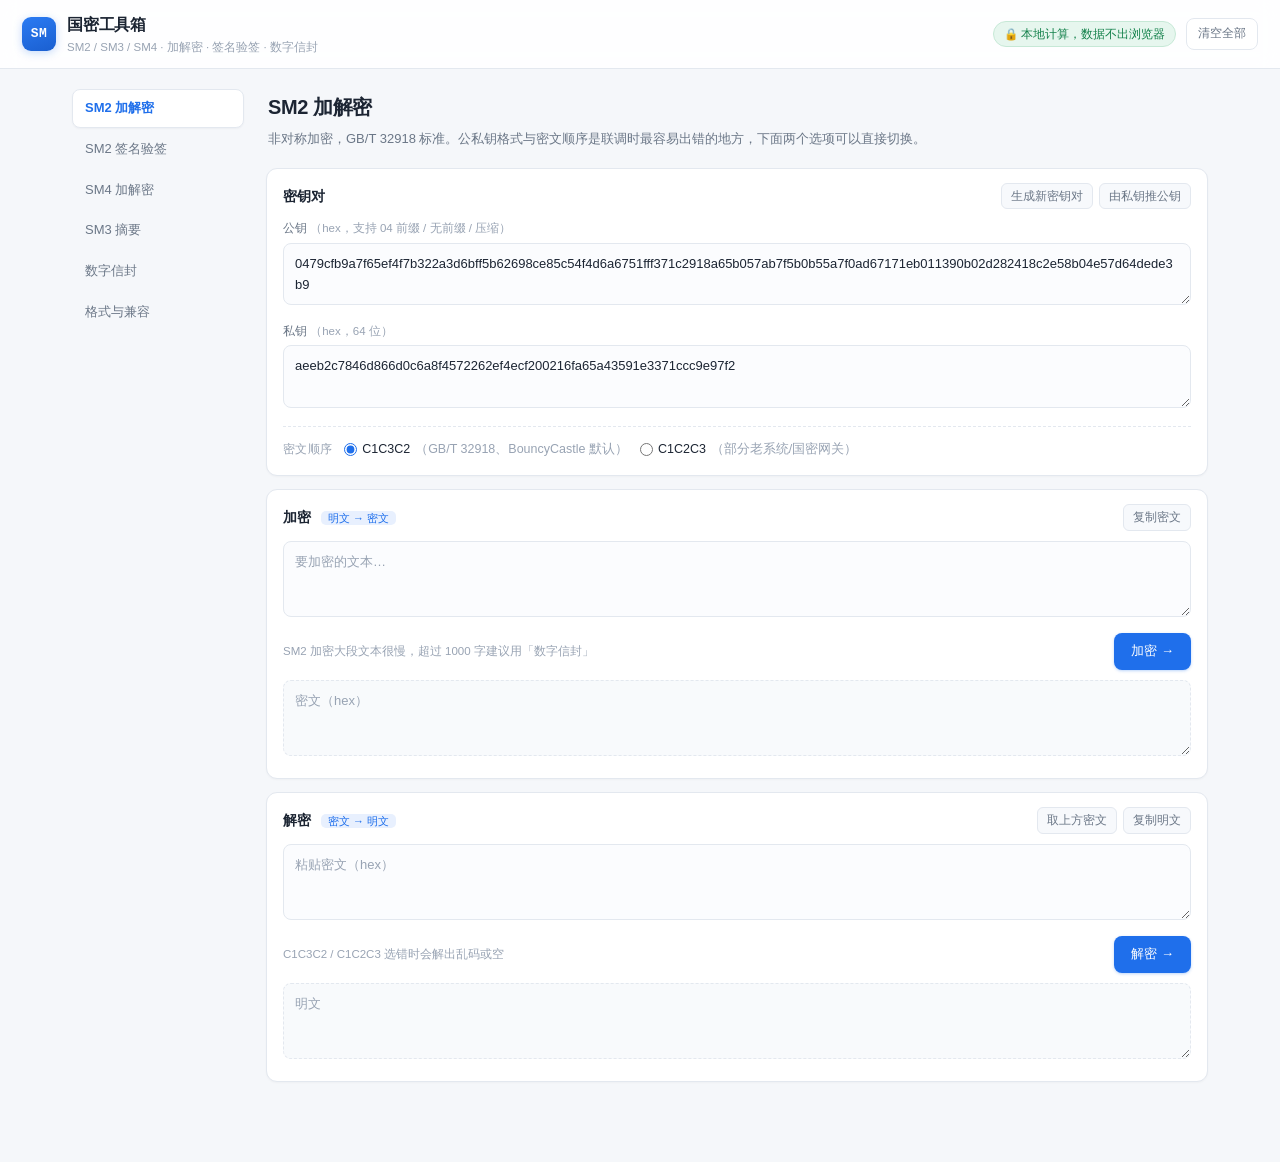
==== web/index.html @ 55f6eee1 "feat: 国密工具箱 — SM2/SM3/SM4 纯前端加解密与签名验签，含数字信封，浏览器本地计算无后端" ====
<!DOCTYPE html>
<html lang="zh-CN">
<head>
<meta charset="utf-8">
<meta name="viewport" content="width=device-width, initial-scale=1">
<title>国密工具箱 · SM2 / SM3 / SM4 在线加解密（本地计算）</title>
<meta name="description" content="国密算法在线工具：SM2 加解密与签名验签、SM4 对称加解密（ECB/CBC）、SM3 摘要与 HMAC、数字信封。全部计算在浏览器本地完成，不上传任何数据，无需登录。">
<link rel="stylesheet" href="style.css">
<link rel="icon" href="data:image/svg+xml,<svg xmlns='http://www.w3.org/2000/svg' viewBox='0 0 32 32'><rect width='32' height='32' rx='7' fill='%231f6feb'/><text x='16' y='22' font-size='15' font-family='monospace' fill='white' text-anchor='middle'>SM</text></svg>">
</head>
<body>

<header class="top">
  <div class="brand">
    <div class="logo">SM</div>
    <div>
      <h1>国密工具箱</h1>
      <p>SM2 / SM3 / SM4 · 加解密 · 签名验签 · 数字信封</p>
    </div>
  </div>
  <div class="top-right">
    <span class="safe">🔒 本地计算，数据不出浏览器</span>
    <button class="btn ghost small" id="clearAll">清空全部</button>
  </div>
</header>

<div class="layout">
  <nav class="side" id="nav">
    <a class="nav-item active" data-panel="sm2">SM2 加解密</a>
    <a class="nav-item" data-panel="sign">SM2 签名验签</a>
    <a class="nav-item" data-panel="sm4">SM4 加解密</a>
    <a class="nav-item" data-panel="sm3">SM3 摘要</a>
    <a class="nav-item" data-panel="envelope">数字信封</a>
    <a class="nav-item" data-panel="about">格式与兼容</a>
  </nav>

  <main id="main">

    <!-- ===================== SM2 ===================== -->
    <section class="panel" data-panel="sm2">
      <div class="panel-head">
        <h2>SM2 加解密</h2>
        <p class="lead">非对称加密，GB/T 32918 标准。公私钥格式与密文顺序是联调时最容易出错的地方，下面两个选项可以直接切换。</p>
      </div>

      <div class="card keys">
        <div class="card-head">
          <h3>密钥对</h3>
          <div class="card-tools">
            <button class="mini" id="genKey">生成新密钥对</button>
            <button class="mini" id="pubFromPriv">由私钥推公钥</button>
          </div>
        </div>
        <div class="kv">
          <label>公钥 <span class="dim">（hex，支持 04 前缀 / 无前缀 / 压缩）</span></label>
          <textarea id="sm2-pub" rows="2" spellcheck="false" placeholder="04 + 64 字节十六进制，或直接粘贴 128 位裸公钥"></textarea>
        </div>
        <div class="kv">
          <label>私钥 <span class="dim">（hex，64 位）</span></label>
          <textarea id="sm2-priv" rows="2" spellcheck="false" placeholder="私钥仅在本页内存中使用，刷新即消失"></textarea>
        </div>
        <div class="opts">
          <div class="opt-group">
            <span class="opt-label">密文顺序</span>
            <label class="radio"><input type="radio" name="sm2mode" value="1" checked> C1C3C2 <span class="dim">（GB/T 32918、BouncyCastle 默认）</span></label>
            <label class="radio"><input type="radio" name="sm2mode" value="0"> C1C2C3 <span class="dim">（部分老系统/国密网关）</span></label>
          </div>
        </div>
      </div>

      <div class="card">
        <div class="card-head">
          <h3>加密 <span class="flow">明文 → 密文</span></h3>
          <div class="card-tools"><button class="mini" data-copy="sm2-ct">复制密文</button></div>
        </div>
        <textarea id="sm2-plain" placeholder="要加密的文本…"></textarea>
        <div class="row">
          <span class="hint" id="sm2-plain-len">SM2 加密大段文本很慢，超过 1000 字建议用「数字信封」</span>
          <button class="btn primary" id="sm2-encrypt">加密 →</button>
        </div>
        <textarea id="sm2-ct" class="out" readonly placeholder="密文（hex）"></textarea>
      </div>

      <div class="card">
        <div class="card-head">
          <h3>解密 <span class="flow">密文 → 明文</span></h3>
          <div class="card-tools">
            <button class="mini" data-fill-from="sm2-ct" data-target="sm2-ct-in">取上方密文</button>
            <button class="mini" data-copy="sm2-pt">复制明文</button>
          </div>
        </div>
        <textarea id="sm2-ct-in" placeholder="粘贴密文（hex）"></textarea>
        <div class="row">
          <span class="hint">C1C3C2 / C1C2C3 选错时会解出乱码或空</span>
          <button class="btn primary" id="sm2-decrypt">解密 →</button>
        </div>
        <textarea id="sm2-pt" class="out" readonly placeholder="明文"></textarea>
      </div>
    </section>

    <!-- ===================== 签名 ===================== -->
    <section class="panel hidden" data-panel="sign">
      <div class="panel-head">
        <h2>SM2 签名与验签</h2>
        <p class="lead">签名先对消息做 SM3 摘要（含用户标识 Z 值），再走 SM2 签名。默认输出 128 位 hex 签名串，也支持 DER 编码。</p>
      </div>

      <div class="card">
        <div class="card-head">
          <h3>签名 <span class="flow">消息 + 私钥 → 签名</span></h3>
          <div class="card-tools"><button class="mini" data-copy="sign-out">复制签名</button></div>
        </div>
        <textarea id="sign-msg" placeholder="待签名的消息（原文）"></textarea>
        <div class="kv">
          <label>私钥</label>
          <textarea id="sign-priv" rows="2" spellcheck="false" placeholder="hex 私钥；留空则用上方 SM2 页的私钥"></textarea>
        </div>
        <div class="row">
          <label class="check"><input type="checkbox" id="sign-der"> 输出 DER 编码</label>
          <button class="btn primary" id="doSign">签名 →</button>
        </div>
        <textarea id="sign-out" class="out" readonly placeholder="签名串（hex）"></textarea>
      </div>

      <div class="card">
        <div class="card-head">
          <h3>验签 <span class="flow">消息 + 签名 + 公钥 → 结果</span></h3>
          <div class="card-tools"><button class="mini" data-fill-from="sign-out" data-target="verify-sig">取上方签名</button></div>
        </div>
        <textarea id="verify-msg" placeholder="待验签的消息"></textarea>
        <div class="kv">
          <label>公钥</label>
          <textarea id="verify-pub" rows="2" spellcheck="false" placeholder="hex 公钥；留空则用上方 SM2 页的公钥"></textarea>
        </div>
        <div class="kv">
          <label>签名</label>
          <textarea id="verify-sig" rows="3" spellcheck="false" placeholder="hex / DER 签名串"></textarea>
        </div>
        <div class="row">
          <label class="check"><input type="checkbox" id="verify-der"> 签名是 DER 编码</label>
          <button class="btn primary" id="doVerify">验签 →</button>
        </div>
        <div class="result" id="verify-result">等待验证</div>
      </div>
    </section>

    <!-- ===================== SM4 ===================== -->
    <section class="panel hidden" data-panel="sm4">
      <div class="panel-head">
        <h2>SM4 加解密</h2>
        <p class="lead">分组长度与密钥长度均为 128 位，GB/T 32907 标准。支持 ECB / CBC，PKCS#7 填充，输出 hex 或 base64。</p>
      </div>

      <div class="card keys">
        <div class="card-head">
          <h3>参数</h3>
          <div class="card-tools"><button class="mini" id="genSm4Key">生成随机密钥</button></div>
        </div>
        <div class="kv">
          <label>密钥 <span class="dim">（16 字节，32 位 hex）</span></label>
          <textarea id="sm4-key" rows="2" spellcheck="false" placeholder="0123456789abcdeffedcba9876543210"></textarea>
        </div>
        <div class="kv" id="sm4-iv-wrap">
          <label>IV <span class="dim">（CBC 需要，16 字节）</span></label>
          <textarea id="sm4-iv" rows="2" spellcheck="false" placeholder="000102030405060708090a0b0c0d0e0f"></textarea>
        </div>
        <div class="opts">
          <div class="opt-group">
            <span class="opt-label">模式</span>
            <label class="radio"><input type="radio" name="sm4mode" value="cbc" checked> CBC</label>
            <label class="radio"><input type="radio" name="sm4mode" value="ecb"> ECB <span class="dim">（无 IV）</span></label>
          </div>
          <div class="opt-group">
            <span class="opt-label">填充</span>
            <label class="radio"><input type="radio" name="sm4pad" value="pkcs#7" checked> PKCS#7</label>
            <label class="radio"><input type="radio" name="sm4pad" value="none"> 无填充 <span class="dim">（仅 hex 输入）</span></label>
          </div>
          <div class="opt-group">
            <span class="opt-label">输出</span>
            <label class="radio"><input type="radio" name="sm4out" value="hex" checked> hex</label>
            <label class="radio"><input type="radio" name="sm4out" value="base64"> base64</label>
          </div>
        </div>
      </div>

      <div class="card">
        <div class="card-head">
          <h3>加密 <span class="flow">明文 → 密文</span></h3>
          <div class="card-tools">
            <button class="mini" data-copy="sm4-ct">复制密文</button>
          </div>
        </div>
        <textarea id="sm4-plain" placeholder="要加密的文本（无填充模式下请填 hex）"></textarea>
        <div class="row">
          <span class="hint" id="sm4-plain-len"></span>
          <button class="btn primary" id="sm4-encrypt">加密 →</button>
        </div>
        <textarea id="sm4-ct" class="out" readonly placeholder="密文"></textarea>
      </div>

      <div class="card">
        <div class="card-head">
          <h3>解密 <span class="flow">密文 → 明文</span></h3>
          <div class="card-tools">
            <button class="mini" data-fill-from="sm4-ct" data-target="sm4-ct-in">取上方密文</button>
            <button class="mini" data-copy="sm4-pt">复制明文</button>
          </div>
        </div>
        <textarea id="sm4-ct-in" placeholder="粘贴密文"></textarea>
        <div class="row">
          <span class="hint">密文格式自动识别 hex / base64</span>
          <button class="btn primary" id="sm4-decrypt">解密 →</button>
        </div>
        <textarea id="sm4-pt" class="out" readonly placeholder="明文"></textarea>
      </div>
    </section>

    <!-- ===================== SM3 ===================== -->
    <section class="panel hidden" data-panel="sm3">
      <div class="panel-head">
        <h2>SM3 摘要</h2>
        <p class="lead">256 位摘要，GB/T 32905 标准。用于完整性校验、口令派生、HMAC。</p>
      </div>
      <div class="card">
        <div class="card-head">
          <h3>计算摘要 <span class="flow">文本 → 32 字节 hash</span></h3>
          <div class="card-tools"><button class="mini" data-copy="sm3-out">复制</button></div>
        </div>
        <textarea id="sm3-in" placeholder="输入要计算摘要的文本…"></textarea>
        <div class="kv">
          <label>HMAC 密钥 <span class="dim">（可留空，留空则算普通 SM3）</span></label>
          <input type="text" id="sm3-hmac-key" class="line" spellcheck="false" placeholder="留空即为 SM3(明文)">
        </div>
        <div class="row">
          <span class="hint">结果 64 位 hex，与国密标准一致</span>
          <button class="btn primary" id="doSm3">计算 →</button>
        </div>
        <textarea id="sm3-out" class="out mono" readonly placeholder="摘要"></textarea>
      </div>
    </section>

    <!-- ===================== 数字信封 ===================== -->
    <section class="panel hidden" data-panel="envelope">
      <div class="panel-head">
        <h2>数字信封</h2>
        <p class="lead">长文本用 SM4 加密，SM4 密钥再用 SM2 公钥加密——这是国密应用里最常用的组合（信封加密）。一次可以处理任意长度的文本。</p>
      </div>

      <div class="card">
        <div class="card-head">
          <h3>加密 <span class="flow">明文 → 信封</span></h3>
          <div class="card-tools"><button class="mini" data-copy="env-out">复制信封</button></div>
        </div>
        <textarea id="env-plain" rows="5" placeholder="任意长度的文本，可以直接粘一整个文件内容"></textarea>
        <div class="kv">
          <label>接收方公钥 <span class="dim">（留空则用 SM2 页的公钥）</span></label>
          <textarea id="env-pub" rows="2" spellcheck="false" placeholder="hex 公钥"></textarea>
        </div>
        <div class="row">
          <span class="hint">随机生成 SM4 会话密钥 + IV，每次结果都不同</span>
          <button class="btn primary" id="env-seal">封装 →</button>
        </div>
        <textarea id="env-out" class="out mono" readonly placeholder="信封（JSON，可直接发给对方）"></textarea>
      </div>

      <div class="card">
        <div class="card-head">
          <h3>解密 <span class="flow">信封 → 明文</span></h3>
          <div class="card-tools">
            <button class="mini" data-fill-from="env-out" data-target="env-in">取上方信封</button>
            <button class="mini" data-copy="env-pt">复制明文</button>
          </div>
        </div>
        <textarea id="env-in" rows="5" class="mono" placeholder="粘贴信封 JSON"></textarea>
        <div class="kv">
          <label>接收方私钥 <span class="dim">（留空则用 SM2 页的私钥）</span></label>
          <textarea id="env-priv" rows="2" spellcheck="false" placeholder="hex 私钥"></textarea>
        </div>
        <div class="row">
          <span class="hint">用错私钥会提示解封失败，不会输出乱码</span>
          <button class="btn primary" id="env-open">解封 →</button>
        </div>
        <textarea id="env-pt" class="out" readonly placeholder="明文"></textarea>
      </div>
    </section>

    <!-- ===================== 关于 ===================== -->
    <section class="panel hidden" data-panel="about">
      <div class="panel-head">
        <h2>格式与兼容</h2>
        <p class="lead">国密联调 90% 的坑都在格式上，这里集中说明。</p>
      </div>

      <div class="card">
        <h3>SM2 公钥</h3>
        <ul class="doc">
          <li><b>04 + X + Y（130 hex）</b>：标准未压缩格式，BouncyCastle、Hutool 默认输出</li>
          <li><b>X + Y（128 hex）</b>：很多网关和 SDK 会省掉 04 前缀，本页会自动补上</li>
          <li><b>02/03 + X（66 hex）</b>：压缩格式，本页直接支持</li>
        </ul>
      </div>

      <div class="card">
        <h3>SM2 密文顺序</h3>
        <ul class="doc">
          <li><b>C1C3C2</b>：GB/T 32918 推荐、BouncyCastle 默认，新项目优先用这个</li>
          <li><b>C1C2C3</b>：老版本硬件加密机、部分国密网关在用</li>
          <li>顺序选错不会报错，只会解出空串或乱码——所以本页把选项放在了密钥区最显眼的位置</li>
        </ul>
      </div>

      <div class="card">
        <h3>SM4</h3>
        <ul class="doc">
          <li>密钥固定 16 字节；ECB 不需要 IV，CBC 必须 16 字节 IV</li>
          <li>填充默认 PKCS#7，与 Java <code>Sm4Util</code>、国密网关一致</li>
          <li>无填充模式只接受 16 字节整数倍的 hex 明文，用于验证标准向量</li>
          <li>本页输出的密文为 hex；base64 密文可直接粘贴到解密框，会自动识别</li>
        </ul>
      </div>

      <div class="card">
        <h3>关于这个工具</h3>
        <ul class="doc">
          <li>全部运算在浏览器里完成，请求里没有任何密钥或明文，服务器只返回静态页面</li>
          <li>无后端、无数据库、无账号、无 cookie；关闭或刷新页面，输入内容即消失</li>
          <li>算法实现为 sm-crypto 0.3.13（本地引入，不走 CDN），已用 GB/T 32905 / 32907 标准向量校验</li>
          <li>仅供调试与学习使用，生产环境的密钥管理请交给 HSM / KMS</li>
        </ul>
      </div>
    </section>

  </main>
</div>

<div class="toast" id="toast"></div>

<script src="vendor/sm2.js"></script>
<script src="vendor/sm3.js"></script>
<script src="vendor/sm4.js"></script>
<script src="app.js"></script>
</body>
</html>
---- web/style.css ----
:root {
  --bg: #f5f7fa;
  --card: #ffffff;
  --line: #e3e8ef;
  --line-soft: #edf1f6;
  --text: #1c2533;
  --muted: #6b7787;
  --dim: #98a3b3;
  --brand: #1f6feb;
  --brand-soft: #e8f0fe;
  --ok: #12804a;
  --ok-soft: #e6f6ee;
  --err: #c4314b;
  --err-soft: #fdecef;
  --mono: ui-monospace, SFMono-Regular, "SF Mono", Menlo, Consolas, monospace;
}

* { box-sizing: border-box; }

html, body {
  margin: 0;
  background: var(--bg);
  color: var(--text);
  font: 14px/1.6 -apple-system, BlinkMacSystemFont, "SF Pro Text", "PingFang SC", "Helvetica Neue", sans-serif;
  -webkit-font-smoothing: antialiased;
}

/* ---------------- 顶栏 ---------------- */
.top {
  position: sticky;
  top: 0;
  z-index: 20;
  display: flex;
  align-items: center;
  justify-content: space-between;
  gap: 16px;
  padding: 12px 22px;
  background: rgba(255, 255, 255, .88);
  backdrop-filter: blur(10px);
  border-bottom: 1px solid var(--line);
}

.brand { display: flex; align-items: center; gap: 11px; }

.logo {
  width: 34px; height: 34px;
  border-radius: 9px;
  background: linear-gradient(160deg, #2b7bf3, #1a5fd0);
  color: #fff;
  font: 700 13px/34px var(--mono);
  text-align: center;
  letter-spacing: .5px;
  box-shadow: 0 2px 8px rgba(31, 111, 235, .25);
}

.brand h1 { margin: 0; font-size: 16px; font-weight: 650; letter-spacing: -.2px; }
.brand p { margin: 0; font-size: 11.5px; color: var(--dim); }

.top-right { display: flex; align-items: center; gap: 10px; }

.safe {
  font-size: 11.5px;
  color: var(--ok);
  background: var(--ok-soft);
  border: 1px solid #c6e8d6;
  border-radius: 20px;
  padding: 3px 10px;
  white-space: nowrap;
}

/* ---------------- 布局 ---------------- */
.layout {
  display: flex;
  max-width: 1180px;
  margin: 0 auto;
  gap: 22px;
  padding: 20px 22px 80px;
  align-items: flex-start;
}

.side {
  width: 172px;
  flex: 0 0 172px;
  position: sticky;
  top: 74px;
  display: flex;
  flex-direction: column;
  gap: 2px;
}

.nav-item {
  display: block;
  padding: 8px 12px;
  border-radius: 8px;
  font-size: 13px;
  color: var(--muted);
  text-decoration: none;
  cursor: pointer;
  transition: .15s;
  border: 1px solid transparent;
}
.nav-item:hover { background: #fff; color: var(--text); border-color: var(--line); }
.nav-item.active {
  background: #fff;
  color: var(--brand);
  font-weight: 600;
  border-color: var(--line);
  box-shadow: 0 1px 2px rgba(16, 24, 40, .04);
}

main { flex: 1; min-width: 0; }

/* ---------------- 面板 ---------------- */
.panel { display: flex; flex-direction: column; gap: 13px; }
.panel.hidden { display: none; }

.panel-head { padding: 2px 2px 4px; }
.panel-head h2 { margin: 0 0 5px; font-size: 20px; letter-spacing: -.4px; font-weight: 660; }
.lead { margin: 0; color: var(--muted); font-size: 13px; max-width: 720px; line-height: 1.75; }

/* ---------------- 卡片 ---------------- */
.card {
  background: var(--card);
  border: 1px solid var(--line);
  border-radius: 11px;
  padding: 14px 16px 16px;
  box-shadow: 0 1px 2px rgba(16, 24, 40, .03);
}

.card-head {
  display: flex;
  align-items: center;
  justify-content: space-between;
  gap: 10px;
  margin-bottom: 10px;
}
.card-head h3 { margin: 0; font-size: 14px; font-weight: 620; }
.flow {
  font-size: 11px;
  font-weight: 500;
  color: var(--brand);
  background: var(--brand-soft);
  border-radius: 5px;
  padding: 1px 7px;
  margin-left: 6px;
}
.card-tools { display: flex; gap: 6px; }

.mini {
  font: inherit;
  font-size: 11.5px;
  color: var(--muted);
  background: #f7f9fc;
  border: 1px solid var(--line);
  border-radius: 6px;
  padding: 3px 9px;
  cursor: pointer;
  transition: .15s;
  white-space: nowrap;
}
.mini:hover { color: var(--brand); border-color: #b9cff5; background: #f3f7ff; }

/* ---------------- 输入 ---------------- */
textarea, .line, input[type=text] {
  width: 100%;
  font: inherit;
  font-size: 13px;
  color: var(--text);
  background: #fbfcfe;
  border: 1px solid var(--line);
  border-radius: 8px;
  padding: 9px 11px;
  outline: none;
  transition: .15s;
  resize: vertical;
}
textarea { min-height: 76px; line-height: 1.65; }
textarea::placeholder, input::placeholder { color: var(--dim); }
textarea:focus, input:focus {
  border-color: #9dc0f8;
  box-shadow: 0 0 0 3px rgba(31, 111, 235, .12);
  background: #fff;
}

textarea.mono, .out.mono {
  font-family: var(--mono);
  font-size: 12.5px;
  letter-spacing: .2px;
}

.out {
  margin-top: 10px;
  background: #f8fafc;
  border-style: dashed;
  color: #24405f;
}

.kv { margin-top: 10px; }
.kv label {
  display: block;
  font-size: 11.5px;
  color: var(--muted);
  margin-bottom: 5px;
}
.kv textarea { min-height: 0; height: auto; }

.row {
  display: flex;
  align-items: center;
  justify-content: space-between;
  gap: 12px;
  margin-top: 10px;
  flex-wrap: wrap;
}

.hint { font-size: 11.5px; color: var(--dim); line-height: 1.6; }
.dim { color: var(--dim); font-weight: 400; }

/* ---------------- 按钮 ---------------- */
.btn {
  font: inherit;
  font-size: 13px;
  font-weight: 560;
  border-radius: 8px;
  padding: 7px 16px;
  cursor: pointer;
  border: 1px solid transparent;
  transition: .16s;
  white-space: nowrap;
}
.btn.primary {
  background: var(--brand);
  color: #fff;
  box-shadow: 0 1px 3px rgba(31, 111, 235, .3);
}
.btn.primary:hover { background: #1a63d2; }
.btn.primary:disabled { opacity: .6; cursor: not-allowed; }
.btn.ghost {
  background: #fff;
  color: var(--muted);
  border-color: var(--line);
}
.btn.ghost:hover { color: var(--text); border-color: #ccd6e2; }
.btn.small { font-size: 12px; padding: 5px 11px; }

/* ---------------- 选项 ---------------- */
.opts {
  display: flex;
  flex-wrap: wrap;
  gap: 22px;
  margin-top: 12px;
  padding-top: 12px;
  border-top: 1px dashed var(--line);
}
.opt-group { display: flex; align-items: center; gap: 12px; flex-wrap: wrap; }
.opt-label { font-size: 11.5px; color: var(--dim); letter-spacing: .3px; }

.radio, .check {
  display: inline-flex;
  align-items: center;
  gap: 5px;
  font-size: 12.5px;
  color: var(--text);
  cursor: pointer;
}
.radio input, .check input { accent-color: var(--brand); margin: 0; }

/* ---------------- 结果 ---------------- */
.result {
  margin-top: 11px;
  padding: 10px 13px;
  border-radius: 8px;
  background: #f8fafc;
  border: 1px dashed var(--line);
  font-size: 13px;
  color: var(--muted);
}
.result.ok {
  background: var(--ok-soft);
  border: 1px solid #c6e8d6;
  color: var(--ok);
  font-weight: 600;
}
.result.bad {
  background: var(--err-soft);
  border: 1px solid #f5cbd3;
  color: var(--err);
  font-weight: 600;
}

/* ---------------- 文档 ---------------- */
.doc {
  margin: 8px 0 0;
  padding-left: 18px;
  color: var(--muted);
  font-size: 12.8px;
  line-height: 1.9;
}
.doc b { color: var(--text); font-weight: 600; }
.doc code {
  font-family: var(--mono);
  font-size: 11.5px;
  background: #f1f4f9;
  border-radius: 4px;
  padding: 1px 5px;
}

/* ---------------- toast ---------------- */
.toast {
  position: fixed;
  left: 50%;
  bottom: 28px;
  transform: translateX(-50%) translateY(8px);
  background: #1c2533;
  color: #fff;
  font-size: 12.5px;
  padding: 8px 18px;
  border-radius: 8px;
  opacity: 0;
  pointer-events: none;
  transition: .22s;
  z-index: 70;
  box-shadow: 0 8px 24px rgba(16, 24, 40, .25);
}
.toast.show { opacity: 1; transform: translateX(-50%) translateY(0); }
.toast.bad { background: #a3243c; }

.hidden { display: none; }

/* ---------------- 响应式 ---------------- */
@media (max-width: 860px) {
  .layout { flex-direction: column; padding: 14px 14px 70px; gap: 14px; }
  .side {
    position: static;
    width: 100%;
    flex: none;
    flex-direction: row;
    overflow-x: auto;
    gap: 6px;
    padding-bottom: 4px;
  }
  .nav-item { white-space: nowrap; border: 1px solid var(--line); background: #fff; }
  .safe { display: none; }
  .top { padding: 10px 14px; }
  .panel-head h2 { font-size: 18px; }
}
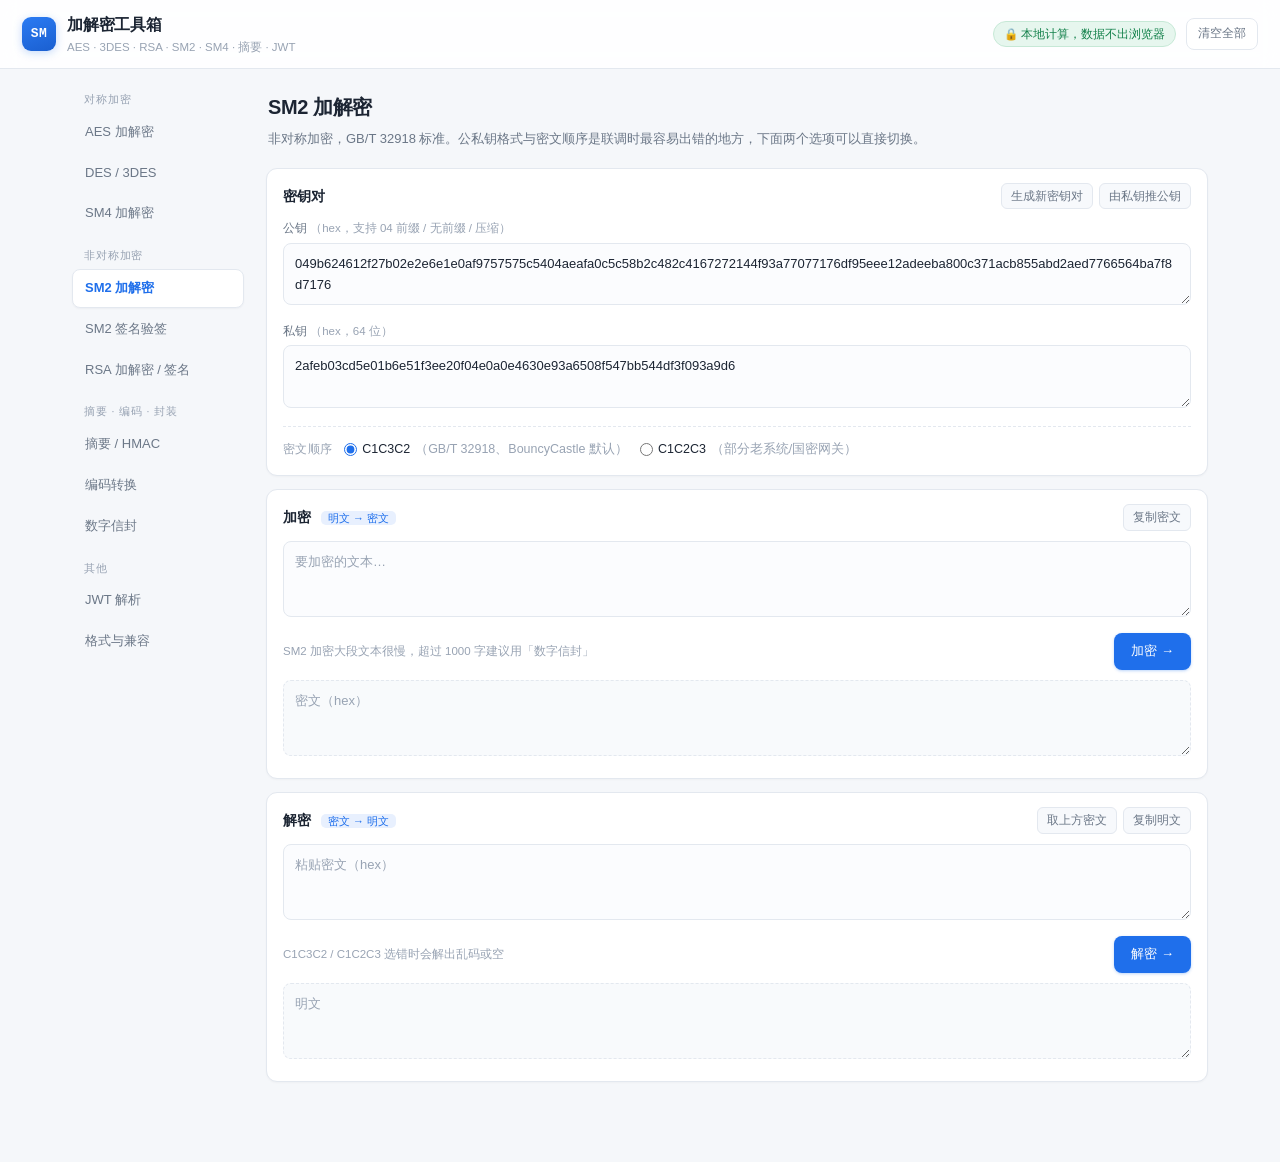
==== commit ced238ea: "feat: 补齐生产常用算法——AES(6种模式)/DES·3DES/RSA(PKCS#1·OAEP·PSS)/摘要HMAC/编码转换/JWT解析验签 - 新增 extra.js，crypto-js " ====
--- a/web/index.html
+++ b/web/index.html
@@ -3,8 +3,8 @@
 <head>
 <meta charset="utf-8">
 <meta name="viewport" content="width=device-width, initial-scale=1">
-<title>国密工具箱 · SM2 / SM3 / SM4 在线加解密（本地计算）</title>
-<meta name="description" content="国密算法在线工具：SM2 加解密与签名验签、SM4 对称加解密（ECB/CBC）、SM3 摘要与 HMAC、数字信封。全部计算在浏览器本地完成，不上传任何数据，无需登录。">
+<title>加解密工具箱 · AES / RSA / SM2 / SM4 在线加解密与验签（本地计算）</title>
+<meta name="description" content="在线加解密工具箱：AES（CBC/CTR/GCM）、DES/3DES、RSA（PKCS#1/OAEP/PSS）、SM2 加解密与签名验签、SM4、SM3/SHA 摘要与 HMAC、Base64/Hex/URL 编码、JWT 解析验签、数字信封。全部计算在浏览器本地完成，不上传任何数据，无需登录。">
 <link rel="stylesheet" href="style.css">
 <link rel="icon" href="data:image/svg+xml,<svg xmlns='http://www.w3.org/2000/svg' viewBox='0 0 32 32'><rect width='32' height='32' rx='7' fill='%231f6feb'/><text x='16' y='22' font-size='15' font-family='monospace' fill='white' text-anchor='middle'>SM</text></svg>">
 </head>
@@ -14,8 +14,8 @@
   <div class="brand">
     <div class="logo">SM</div>
     <div>
-      <h1>国密工具箱</h1>
-      <p>SM2 / SM3 / SM4 · 加解密 · 签名验签 · 数字信封</p>
+      <h1>加解密工具箱</h1>
+      <p>AES · 3DES · RSA · SM2 · SM4 · 摘要 · JWT</p>
     </div>
   </div>
   <div class="top-right">
@@ -26,15 +26,174 @@
 
 <div class="layout">
   <nav class="side" id="nav">
+    <div class="nav-group">对称加密</div>
+    <a class="nav-item" data-panel="aes">AES 加解密</a>
+    <a class="nav-item" data-panel="des">DES / 3DES</a>
+    <a class="nav-item" data-panel="sm4">SM4 加解密</a>
+
+    <div class="nav-group">非对称加密</div>
     <a class="nav-item active" data-panel="sm2">SM2 加解密</a>
     <a class="nav-item" data-panel="sign">SM2 签名验签</a>
-    <a class="nav-item" data-panel="sm4">SM4 加解密</a>
-    <a class="nav-item" data-panel="sm3">SM3 摘要</a>
+    <a class="nav-item" data-panel="rsa">RSA 加解密 / 签名</a>
+
+    <div class="nav-group">摘要 · 编码 · 封装</div>
+    <a class="nav-item" data-panel="hash">摘要 / HMAC</a>
+    <a class="nav-item" data-panel="codec">编码转换</a>
     <a class="nav-item" data-panel="envelope">数字信封</a>
+
+    <div class="nav-group">其他</div>
+    <a class="nav-item" data-panel="jwt">JWT 解析</a>
     <a class="nav-item" data-panel="about">格式与兼容</a>
   </nav>
 
   <main id="main">
+
+    <!-- ===================== AES ===================== -->
+    <section class="panel hidden" data-panel="aes">
+      <div class="panel-head">
+        <h2>AES 加解密</h2>
+        <p class="lead">生产环境最常用的对称加密。支持 128 / 192 / 256 位密钥，CBC / ECB / CTR / CFB / OFB / GCM 六种模式。</p>
+      </div>
+
+      <div class="card keys">
+        <div class="card-head">
+          <h3>参数</h3>
+          <div class="card-tools"><button class="mini" id="genAesKey">生成随机密钥</button></div>
+        </div>
+        <div class="kv">
+          <label>密钥 <span class="dim">（hex：32 / 48 / 64 位，对应 128 / 192 / 256 位）</span></label>
+          <textarea id="aes-key" rows="2" spellcheck="false" placeholder="00112233445566778899aabbccddeeff"></textarea>
+        </div>
+        <div class="kv" id="aes-iv-wrap">
+          <label>IV <span class="dim">（CBC / CTR / CFB / OFB 需 16 字节；GCM 需 12 字节；ECB 不用）</span></label>
+          <textarea id="aes-iv" rows="2" spellcheck="false" placeholder="000102030405060708090a0b0c0d0e0f"></textarea>
+        </div>
+        <div class="opts">
+          <div class="opt-group">
+            <span class="opt-label">模式</span>
+            <select id="aes-mode" class="sel">
+              <option value="cbc" selected>CBC</option>
+              <option value="ecb">ECB</option>
+              <option value="ctr">CTR</option>
+              <option value="cfb">CFB</option>
+              <option value="ofb">OFB</option>
+              <option value="gcm">GCM（带认证）</option>
+            </select>
+          </div>
+          <div class="opt-group">
+            <span class="opt-label">填充</span>
+            <label class="radio"><input type="radio" name="aespad" value="pkcs7" checked> PKCS#7</label>
+            <label class="radio"><input type="radio" name="aespad" value="none"> 无填充 <span class="dim">（hex 输入）</span></label>
+          </div>
+          <div class="opt-group">
+            <span class="opt-label">输出</span>
+            <label class="radio"><input type="radio" name="aesout" value="hex" checked> hex</label>
+            <label class="radio"><input type="radio" name="aesout" value="base64"> base64</label>
+          </div>
+        </div>
+        <p class="hint" id="aes-hint">CTR / CFB / OFB / GCM 是流模式，不需要填充；GCM 密文尾部自带 16 字节认证标签，解密失败会明确提示。</p>
+      </div>
+
+      <div class="card">
+        <div class="card-head">
+          <h3>加密 <span class="flow">明文 → 密文</span></h3>
+          <div class="card-tools"><button class="mini" data-copy="aes-ct">复制密文</button></div>
+        </div>
+        <textarea id="aes-plain" placeholder="要加密的文本（无填充模式请填 hex）"></textarea>
+        <div class="row">
+          <span class="hint" id="aes-plain-len"></span>
+          <button class="btn primary" id="aes-encrypt">加密 →</button>
+        </div>
+        <textarea id="aes-ct" class="out mono" readonly placeholder="密文"></textarea>
+      </div>
+
+      <div class="card">
+        <div class="card-head">
+          <h3>解密 <span class="flow">密文 → 明文</span></h3>
+          <div class="card-tools">
+            <button class="mini" data-fill-from="aes-ct" data-target="aes-ct-in">取上方密文</button>
+            <button class="mini" data-copy="aes-pt">复制明文</button>
+          </div>
+        </div>
+        <textarea id="aes-ct-in" placeholder="粘贴密文，hex / base64 自动识别"></textarea>
+        <div class="row">
+          <span class="hint">模式、填充、IV 必须与加密端完全一致</span>
+          <button class="btn primary" id="aes-decrypt">解密 →</button>
+        </div>
+        <textarea id="aes-pt" class="out" readonly placeholder="明文"></textarea>
+      </div>
+    </section>
+
+    <!-- ===================== DES / 3DES ===================== -->
+    <section class="panel hidden" data-panel="des">
+      <div class="panel-head">
+        <h2>DES / 3DES 加解密</h2>
+        <p class="lead">老系统、部分银行和政务接口里仍在用。<b>新项目请用 AES</b>，这里只为联调历史系统。</p>
+      </div>
+
+      <div class="card keys">
+        <div class="card-head">
+          <h3>参数</h3>
+          <div class="card-tools"><button class="mini" id="genDesKey">生成随机密钥</button></div>
+        </div>
+        <div class="kv">
+          <label>算法</label>
+          <select id="des-alg" class="sel">
+            <option value="3des" selected>3DES（TripleDES）</option>
+            <option value="des">DES</option>
+          </select>
+        </div>
+        <div class="kv">
+          <label>密钥 <span class="dim" id="des-key-hint">（3DES：48 位 hex = 24 字节）</span></label>
+          <textarea id="des-key" rows="2" spellcheck="false" placeholder="0123456789abcdef0123456789abcdef0123456789abcdef"></textarea>
+        </div>
+        <div class="kv" id="des-iv-wrap">
+          <label>IV <span class="dim">（CBC 需要，8 字节 = 16 位 hex）</span></label>
+          <textarea id="des-iv" rows="2" spellcheck="false" placeholder="0000000000000000"></textarea>
+        </div>
+        <div class="opts">
+          <div class="opt-group">
+            <span class="opt-label">模式</span>
+            <label class="radio"><input type="radio" name="desmode" value="ecb" checked> ECB <span class="dim">（无 IV）</span></label>
+            <label class="radio"><input type="radio" name="desmode" value="cbc"> CBC</label>
+          </div>
+          <div class="opt-group">
+            <span class="opt-label">输出</span>
+            <label class="radio"><input type="radio" name="desout" value="hex" checked> hex</label>
+            <label class="radio"><input type="radio" name="desout" value="base64"> base64</label>
+          </div>
+        </div>
+      </div>
+
+      <div class="card">
+        <div class="card-head">
+          <h3>加密 <span class="flow">明文 → 密文</span></h3>
+          <div class="card-tools"><button class="mini" data-copy="des-ct">复制密文</button></div>
+        </div>
+        <textarea id="des-plain" placeholder="要加密的文本"></textarea>
+        <div class="row">
+          <span class="hint">PKCS#7 填充</span>
+          <button class="btn primary" id="des-encrypt">加密 →</button>
+        </div>
+        <textarea id="des-ct" class="out mono" readonly placeholder="密文"></textarea>
+      </div>
+
+      <div class="card">
+        <div class="card-head">
+          <h3>解密 <span class="flow">密文 → 明文</span></h3>
+          <div class="card-tools">
+            <button class="mini" data-fill-from="des-ct" data-target="des-ct-in">取上方密文</button>
+            <button class="mini" data-copy="des-pt">复制明文</button>
+          </div>
+        </div>
+        <textarea id="des-ct-in" placeholder="粘贴密文"></textarea>
+        <div class="row">
+          <span class="hint">hex / base64 自动识别</span>
+          <button class="btn primary" id="des-decrypt">解密 →</button>
+        </div>
+        <textarea id="des-pt" class="out" readonly placeholder="明文"></textarea>
+      </div>
+    </section>
 
     <!-- ===================== SM2 ===================== -->
     <section class="panel" data-panel="sm2">
@@ -144,6 +303,99 @@
       </div>
     </section>
 
+    <!-- ===================== RSA ===================== -->
+    <section class="panel hidden" data-panel="rsa">
+      <div class="panel-head">
+        <h2>RSA 加解密 / 签名</h2>
+        <p class="lead">PEM 支持 PKCS#1、PKCS#8、SPKI 三种格式，也接受裸 base64 / hex。加密可选 PKCS#1 v1.5 或 OAEP-SHA256，签名可选 PKCS#1 v1.5 或 PSS。</p>
+      </div>
+
+      <div class="card keys">
+        <div class="card-head">
+          <h3>密钥</h3>
+          <div class="card-tools"><button class="mini" id="rsaGenKey">生成 2048 位密钥对</button></div>
+        </div>
+        <div class="kv">
+          <label>公钥 <span class="dim">（PEM / base64 / hex，用于加密和验签）</span></label>
+          <textarea id="rsa-pub" rows="4" class="mono" spellcheck="false" placeholder="-----BEGIN PUBLIC KEY-----"></textarea>
+        </div>
+        <div class="kv">
+          <label>私钥 <span class="dim">（PEM / base64 / hex，用于解密和签名）</span></label>
+          <textarea id="rsa-priv" rows="4" class="mono" spellcheck="false" placeholder="-----BEGIN PRIVATE KEY-----"></textarea>
+        </div>
+      </div>
+
+      <div class="card">
+        <div class="card-head">
+          <h3>加密 <span class="flow">明文 → 密文</span></h3>
+          <div class="card-tools"><button class="mini" data-copy="rsa-ct">复制密文</button></div>
+        </div>
+        <div class="kv">
+          <label>方案</label>
+          <select id="rsa-enc-scheme" class="sel">
+            <option value="pkcs1" selected>PKCS#1 v1.5（历史接口常用）</option>
+            <option value="oaep">OAEP + SHA-256（推荐）</option>
+          </select>
+        </div>
+        <textarea id="rsa-plain" placeholder="要加密的文本（RSA 只能加密短文本，长内容用 AES + RSA 混合加密）"></textarea>
+        <div class="row">
+          <span class="hint" id="rsa-plain-hint"></span>
+          <button class="btn primary" id="rsa-encrypt">加密 →</button>
+        </div>
+        <textarea id="rsa-ct" class="out mono" readonly placeholder="密文（base64）"></textarea>
+      </div>
+
+      <div class="card">
+        <div class="card-head">
+          <h3>解密 <span class="flow">密文 → 明文</span></h3>
+          <div class="card-tools">
+            <button class="mini" data-fill-from="rsa-ct" data-target="rsa-ct-in">取上方密文</button>
+            <button class="mini" data-copy="rsa-pt">复制明文</button>
+          </div>
+        </div>
+        <textarea id="rsa-ct-in" rows="3" class="mono" placeholder="粘贴密文（base64 或 hex）"></textarea>
+        <div class="row">
+          <span class="hint">方案必须与加密端一致</span>
+          <button class="btn primary" id="rsa-decrypt">解密 →</button>
+        </div>
+        <textarea id="rsa-pt" class="out" readonly placeholder="明文"></textarea>
+      </div>
+
+      <div class="card">
+        <div class="card-head">
+          <h3>签名 <span class="flow">消息 + 私钥 → 签名</span></h3>
+          <div class="card-tools"><button class="mini" data-copy="rsa-sign-out">复制签名</button></div>
+        </div>
+        <div class="kv">
+          <label>方案</label>
+          <select id="rsa-sig-scheme" class="sel">
+            <option value="pkcs1" selected>RSASSA-PKCS1-v1_5 + SHA-256</option>
+            <option value="pss">RSASSA-PSS + SHA-256（更安全）</option>
+          </select>
+        </div>
+        <textarea id="rsa-sign-msg" placeholder="待签名的消息"></textarea>
+        <div class="row">
+          <span class="hint">签名输出 base64</span>
+          <button class="btn primary" id="rsa-sign">签名 →</button>
+        </div>
+        <textarea id="rsa-sign-out" class="out mono" readonly placeholder="签名（base64）"></textarea>
+      </div>
+
+      <div class="card">
+        <div class="card-head">
+          <h3>验签 <span class="flow">消息 + 签名 + 公钥 → 结果</span></h3>
+          <div class="card-tools"><button class="mini" data-fill-from="rsa-sign-out" data-target="rsa-verify-sig">取上方签名</button></div>
+        </div>
+        <textarea id="rsa-verify-msg" placeholder="待验签的消息"></textarea>
+        <textarea id="rsa-verify-sig" rows="3" class="mono" placeholder="签名（base64 或 hex）"></textarea>
+        <div class="row">
+          <span class="hint">使用上方密钥区的公钥</span>
+          <button class="btn primary" id="rsa-verify">验签 →</button>
+        </div>
+        <div class="result" id="rsa-verify-result">等待验证</div>
+      </div>
+    </section>
+
     <!-- ===================== SM4 ===================== -->
     <section class="panel hidden" data-panel="sm4">
       <div class="panel-head">
@@ -215,27 +467,73 @@
       </div>
     </section>
 
-    <!-- ===================== SM3 ===================== -->
-    <section class="panel hidden" data-panel="sm3">
-      <div class="panel-head">
-        <h2>SM3 摘要</h2>
-        <p class="lead">256 位摘要，GB/T 32905 标准。用于完整性校验、口令派生、HMAC。</p>
-      </div>
-      <div class="card">
-        <div class="card-head">
-          <h3>计算摘要 <span class="flow">文本 → 32 字节 hash</span></h3>
+    <!-- ===================== 摘要 / HMAC ===================== -->
+    <section class="panel hidden" data-panel="hash">
+      <div class="panel-head">
+        <h2>摘要 / HMAC</h2>
+        <p class="lead">完整性校验、签名前置、接口签名都在用。SM3 是 GB/T 32905 国密标准，其余为通用算法。</p>
+      </div>
+      <div class="card">
+        <div class="card-head">
+          <h3>计算摘要 <span class="flow">文本 → hash</span></h3>
           <div class="card-tools"><button class="mini" data-copy="sm3-out">复制</button></div>
         </div>
+        <div class="kv">
+          <label>算法</label>
+          <select id="hash-alg" class="sel">
+            <option value="sm3" selected>SM3（256 位，国密）</option>
+            <option value="sha256">SHA-256</option>
+            <option value="sha512">SHA-512</option>
+            <option value="sha384">SHA-384</option>
+            <option value="sha1">SHA-1（已不安全，仅作兼容）</option>
+            <option value="md5">MD5（已不安全，仅作兼容）</option>
+          </select>
+        </div>
         <textarea id="sm3-in" placeholder="输入要计算摘要的文本…"></textarea>
         <div class="kv">
-          <label>HMAC 密钥 <span class="dim">（可留空，留空则算普通 SM3）</span></label>
-          <input type="text" id="sm3-hmac-key" class="line" spellcheck="false" placeholder="留空即为 SM3(明文)">
-        </div>
-        <div class="row">
-          <span class="hint">结果 64 位 hex，与国密标准一致</span>
+          <label>HMAC 密钥 <span class="dim">（可留空，留空则算普通摘要）</span></label>
+          <input type="text" id="sm3-hmac-key" class="line" spellcheck="false" placeholder="留空即为普通摘要">
+        </div>
+        <div class="row">
+          <span class="hint" id="hash-hint">SM3 结果 64 位 hex，与国密标准一致</span>
           <button class="btn primary" id="doSm3">计算 →</button>
         </div>
         <textarea id="sm3-out" class="out mono" readonly placeholder="摘要"></textarea>
+      </div>
+    </section>
+
+    <!-- ===================== 编码转换 ===================== -->
+    <section class="panel hidden" data-panel="codec">
+      <div class="panel-head">
+        <h2>编码转换</h2>
+        <p class="lead">联调时卡住的往往不是算法，而是编码。Base64 / Base64URL / Hex / URL / Unicode 转义的双向转换。</p>
+      </div>
+      <div class="card">
+        <div class="card-head">
+          <h3>转换</h3>
+          <div class="card-tools"><button class="mini" id="codecSwap">结果回填到输入</button></div>
+        </div>
+        <div class="kv">
+          <label>方式</label>
+          <select id="codec-mode" class="sel">
+            <option value="b64e" selected>文本 → Base64</option>
+            <option value="b64d">Base64 → 文本</option>
+            <option value="b64ue">文本 → Base64URL（JWT 用的那种）</option>
+            <option value="b64ud">Base64URL → 文本</option>
+            <option value="hexe">文本 → Hex</option>
+            <option value="hexd">Hex → 文本</option>
+            <option value="urle">文本 → URL encode</option>
+            <option value="urld">URL decode → 文本</option>
+            <option value="unie">文本 → Unicode 转义（\\uXXXX）</option>
+            <option value="unid">Unicode 转义 → 文本</option>
+          </select>
+        </div>
+        <textarea id="codec-in" rows="6" placeholder="粘贴要转换的内容"></textarea>
+        <div class="row">
+          <span class="hint" id="codec-hint">全部本地计算</span>
+          <button class="btn primary" id="codec-run">转换 →</button>
+        </div>
+        <textarea id="codec-out" class="out mono" rows="6" readonly placeholder="结果"></textarea>
       </div>
     </section>
 
@@ -285,10 +583,39 @@
     </section>
 
     <!-- ===================== 关于 ===================== -->
+    <!-- ===================== JWT ===================== -->
+    <section class="panel hidden" data-panel="jwt">
+      <div class="panel-head">
+        <h2>JWT 解析 / 验签</h2>
+        <p class="lead">粘贴一个 JWT 立刻看到 header 与 payload，并验证签名。HS* 填密钥原文，RS* / PS* 填公钥 PEM。</p>
+      </div>
+      <div class="card">
+        <div class="card-head">
+          <h3>解析</h3>
+          <div class="card-tools">
+            <button class="mini" data-copy="jwt-payload">复制 payload</button>
+            <button class="mini" id="jwtClear">清空</button>
+          </div>
+        </div>
+        <textarea id="jwt-in" rows="4" class="mono" spellcheck="false" placeholder="eyJhbGciOiJIUzI1NiIsInR5cCI6IkpXVCJ9.eyJzdWIiOiIxIn0.xxxxx"></textarea>
+        <textarea id="jwt-header" class="out mono" rows="4" readonly placeholder="header（解析后自动填入）"></textarea>
+        <textarea id="jwt-payload" class="out mono" rows="6" readonly placeholder="payload（解析后自动填入）"></textarea>
+        <div class="kv">
+          <label>验签密钥 <span class="dim">（HS*：密钥原文；RS* / PS*：公钥 PEM）</span></label>
+          <textarea id="jwt-key" rows="3" class="mono" spellcheck="false" placeholder="your-secret 或 -----BEGIN PUBLIC KEY-----"></textarea>
+        </div>
+        <div class="row">
+          <span class="hint" id="jwt-time">解析后可查看签发与过期时间</span>
+          <button class="btn primary" id="jwt-verify">验签 →</button>
+        </div>
+        <div class="result" id="jwt-result">等待验证</div>
+      </div>
+    </section>
+
     <section class="panel hidden" data-panel="about">
       <div class="panel-head">
         <h2>格式与兼容</h2>
-        <p class="lead">国密联调 90% 的坑都在格式上，这里集中说明。</p>
+        <p class="lead">联调时 90% 的坑都在格式和填充上，这里集中说明各算法的密钥格式、模式差异与常见踩坑点。</p>
       </div>
 
       <div class="card">
@@ -320,11 +647,24 @@
       </div>
 
       <div class="card">
+        <h3>通用算法（AES / DES / RSA / 摘要）</h3>
+        <ul class="doc">
+          <li>AES 支持 ECB / CBC / CTR / CFB / OFB / GCM，密钥 128 / 192 / 256 位；GCM 走浏览器原生 WebCrypto，密文尾部自带 16 字节认证标签</li>
+          <li>CTR / CFB / OFB / GCM 是流模式，不需要填充；ECB 相同明文块会得到相同密文块，生产环境不推荐，仅作兼容</li>
+          <li>3DES 密钥 16 或 24 字节；DES 已不安全，保留只是为对接老系统</li>
+          <li>RSA 支持 PKCS#1 v1.5 与 OAEP-SHA256 加密、PKCS#1 v1.5 与 PSS 签名；PKCS#1 / PKCS#8 / SPKI 三种 PEM 自动识别，不用自己转换</li>
+          <li>RSA 只能加密短数据（2048 位最多约 245 字节），长内容请用 AES 加密正文 + RSA 加密密钥</li>
+          <li>摘要支持 SM3 / SHA-256 / SHA-384 / SHA-512 / SHA-1 / MD5，均可叠加 HMAC；SHA-1 与 MD5 只作兼容，不要用于新系统</li>
+        </ul>
+      </div>
+
+      <div class="card">
         <h3>关于这个工具</h3>
         <ul class="doc">
           <li>全部运算在浏览器里完成，请求里没有任何密钥或明文，服务器只返回静态页面</li>
           <li>无后端、无数据库、无账号、无 cookie；关闭或刷新页面，输入内容即消失</li>
-          <li>算法实现为 sm-crypto 0.3.13（本地引入，不走 CDN），已用 GB/T 32905 / 32907 标准向量校验</li>
+          <li>算法实现为 sm-crypto 0.3.13 + crypto-js 4.2.0 + 浏览器原生 WebCrypto，全部本地引入，不走 CDN</li>
+          <li>国密部分已用 GB/T 32905 / 32907 标准向量校验，AES 已与 openssl 交叉验证</li>
           <li>仅供调试与学习使用，生产环境的密钥管理请交给 HSM / KMS</li>
         </ul>
       </div>
@@ -335,9 +675,11 @@
 
 <div class="toast" id="toast"></div>
 
+<script src="vendor/crypto-js.min.js"></script>
 <script src="vendor/sm2.js"></script>
 <script src="vendor/sm3.js"></script>
 <script src="vendor/sm4.js"></script>
 <script src="app.js"></script>
+<script src="extra.js"></script>
 </body>
 </html>
--- a/web/style.css
+++ b/web/style.css
@@ -344,3 +344,45 @@
   .top { padding: 10px 14px; }
   .panel-head h2 { font-size: 18px; }
 }
+
+/* ---------------- 导航分组 ---------------- */
+.nav-group {
+  padding: 12px 12px 3px;
+  font-size: 10.5px;
+  letter-spacing: .08em;
+  color: var(--dim);
+}
+.nav-group:first-child { padding-top: 2px; }
+
+/* ---------------- 下拉选择 ---------------- */
+.sel {
+  appearance: none;
+  -webkit-appearance: none;
+  padding: 7px 26px 7px 10px;
+  border: 1px solid var(--line);
+  border-radius: 7px;
+  background: #fff url("data:image/svg+xml,%3Csvg xmlns='http://www.w3.org/2000/svg' width='10' height='6'%3E%3Cpath d='M0 0l5 5 5-5' stroke='%2398a3b3' stroke-width='1.4' fill='none'/%3E%3C/svg%3E") no-repeat right 9px center;
+  background-size: 10px 6px;
+  font: inherit;
+  font-size: 12.5px;
+  color: var(--text);
+  cursor: pointer;
+  transition: border-color .15s;
+}
+.sel:hover { border-color: #cfd8e3; }
+.sel:focus { outline: none; border-color: var(--brand); box-shadow: 0 0 0 3px var(--brand-soft); }
+
+/* ---------------- 行内小标签 ---------------- */
+.tagline {
+  display: inline-block;
+  padding: 1px 7px;
+  border-radius: 5px;
+  font-size: 11px;
+  color: var(--brand);
+  background: var(--brand-soft);
+  border: 1px solid rgba(31, 111, 235, .18);
+}
+
+@media (max-width: 860px) {
+  .nav-group { display: none; }
+}
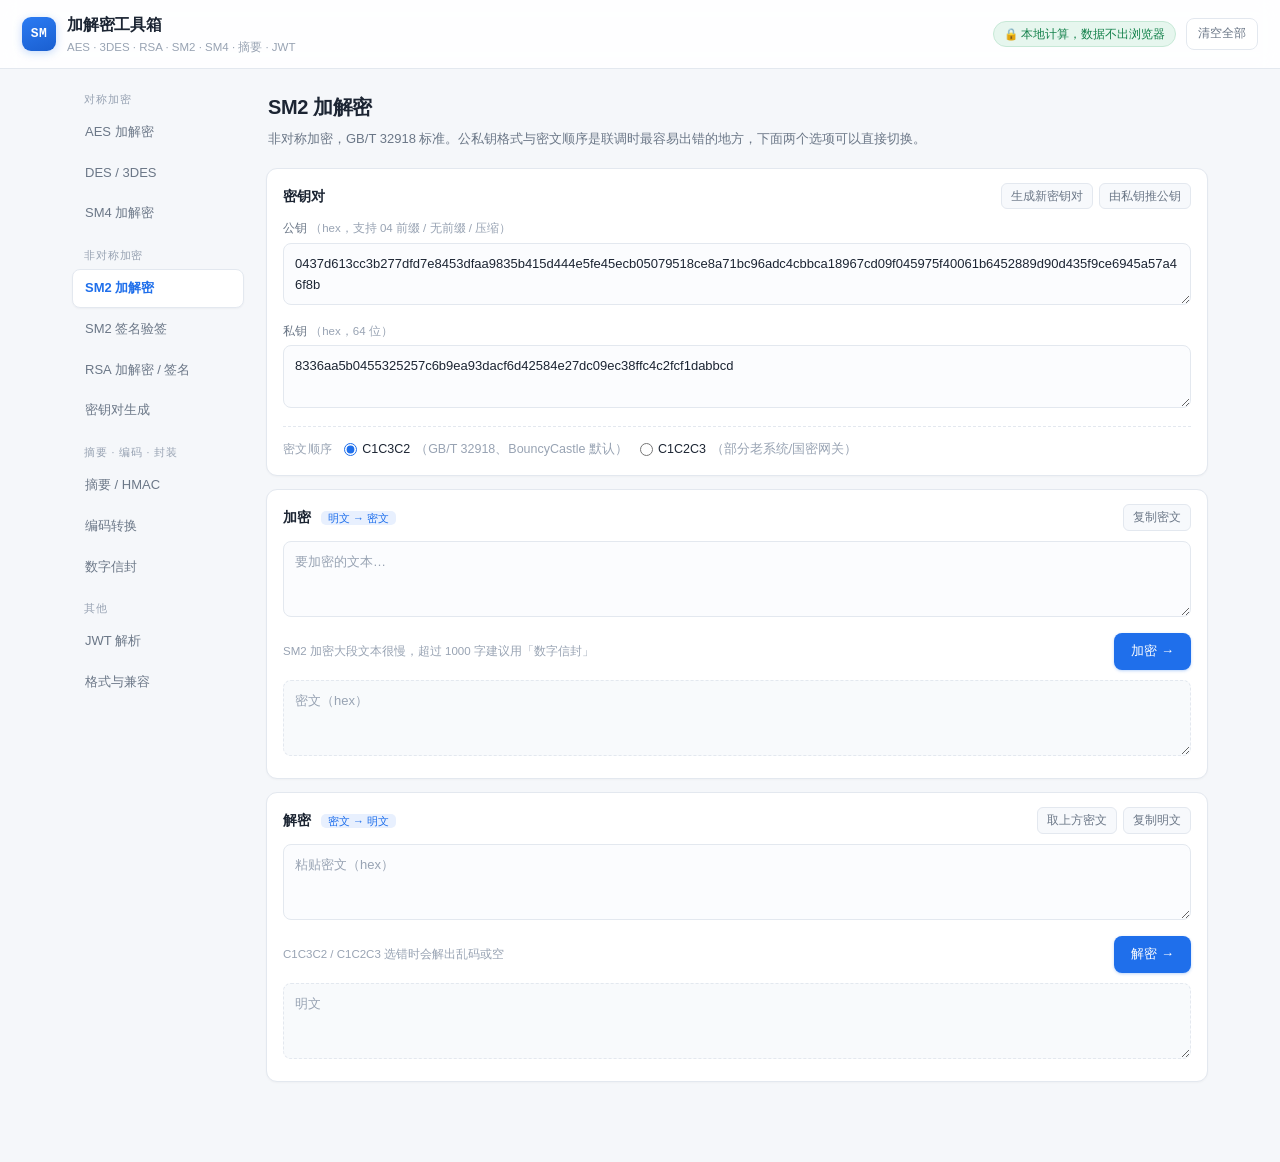
==== commit 950c221c: "feat: 新增密钥对生成面板——RSA/SM2/Ed25519，支持 PKCS#8/PKCS#1/SPKI/HEX 导出 - SM2 按 OpenSSL 的 id-ecPublicKey + sm2" ====
--- a/web/index.html
+++ b/web/index.html
@@ -35,6 +35,7 @@
     <a class="nav-item active" data-panel="sm2">SM2 加解密</a>
     <a class="nav-item" data-panel="sign">SM2 签名验签</a>
     <a class="nav-item" data-panel="rsa">RSA 加解密 / 签名</a>
+    <a class="nav-item" data-panel="keygen">密钥对生成</a>
 
     <div class="nav-group">摘要 · 编码 · 封装</div>
     <a class="nav-item" data-panel="hash">摘要 / HMAC</a>
@@ -397,6 +398,84 @@
     </section>
 
     <!-- ===================== SM4 ===================== -->
+    <!-- ===================== 密钥对生成 ===================== -->
+    <section class="panel hidden" data-panel="keygen">
+      <div class="panel-head">
+        <h2>密钥对生成</h2>
+        <p class="lead">RSA / SM2 / Ed25519 密钥对，全部在浏览器里生成，私钥不出本机。导出的是能直接导入 Java、网关、OpenSSL 的标准 PEM。</p>
+      </div>
+
+      <div class="card">
+        <div class="card-head">
+          <h3>参数 <span class="flow">浏览器 CSPRNG</span></h3>
+        </div>
+        <div class="kv">
+          <label>算法</label>
+          <select id="keygen-alg" class="sel">
+            <option value="rsa2048" selected>RSA-2048（兼容性最好，接口对接首选）</option>
+            <option value="rsa3072">RSA-3072</option>
+            <option value="rsa4096">RSA-4096（生成要 5–20 秒，耐心等）</option>
+            <option value="sm2">SM2（GB/T 32918，国密）</option>
+            <option value="ed25519">Ed25519（纯签名用途，需较新浏览器）</option>
+          </select>
+        </div>
+        <div class="kv">
+          <label>私钥格式</label>
+          <select id="keygen-priv-fmt" class="sel">
+            <option value="pkcs8" selected>PKCS#8 PEM（BEGIN PRIVATE KEY）</option>
+            <option value="pkcs1">PKCS#1 PEM（BEGIN RSA PRIVATE KEY，仅 RSA）</option>
+            <option value="hex">裸 HEX</option>
+          </select>
+        </div>
+        <div class="kv">
+          <label>公钥格式</label>
+          <select id="keygen-pub-fmt" class="sel">
+            <option value="spki" selected>SPKI PEM（BEGIN PUBLIC KEY）</option>
+            <option value="pkcs1">PKCS#1 PEM（BEGIN RSA PUBLIC KEY，仅 RSA）</option>
+            <option value="hex">裸 HEX</option>
+          </select>
+        </div>
+        <div class="row">
+          <span class="hint" id="keygen-meta">选好参数后点「生成」</span>
+          <button class="btn primary" id="keygen-gen">生成 →</button>
+        </div>
+      </div>
+
+      <div class="card">
+        <div class="card-head">
+          <h3>私钥 <span class="flow">不要外传</span></h3>
+          <div class="card-tools">
+            <button class="mini" data-copy="keygen-priv">复制</button>
+            <button class="mini" id="keygen-dl-priv">下载</button>
+          </div>
+        </div>
+        <textarea id="keygen-priv" class="out mono" rows="8" readonly placeholder="生成后显示在这里"></textarea>
+      </div>
+
+      <div class="card">
+        <div class="card-head">
+          <h3>公钥</h3>
+          <div class="card-tools">
+            <button class="mini" data-copy="keygen-pub">复制</button>
+            <button class="mini" id="keygen-dl-pub">下载</button>
+          </div>
+        </div>
+        <textarea id="keygen-pub" class="out mono" rows="8" readonly placeholder="生成后显示在这里"></textarea>
+        <p class="hint" id="keygen-fp">公钥指纹会显示在这里</p>
+      </div>
+
+      <div class="card">
+        <h3>导出去哪用</h3>
+        <ul class="doc">
+          <li><b>Java / Spring Boot</b>：PKCS#8 私钥 + SPKI 公钥可直接给 BouncyCastle、Hutool；老接口只收 PKCS#1 就把格式切过去再导一次</li>
+          <li><b>OpenSSL</b>：<code>openssl pkey -in private.pem -noout -text</code> 能直接看出参数；SM2 的曲线 OID 已经写进算法标识，不用再加 <code>-ec_paramgen_curve</code></li>
+          <li><b>核对密钥</b>：底部 SHA256 指纹与 <code>ssh-keygen -lf</code> 的输出格式一致，用来确认两地是不是同一把密钥</li>
+          <li><b>RSA 用途</b>：导出的 PEM 是通用 RSA 密钥，加密（OAEP / PKCS#1）和签名（PKCS#1 / PSS）都能用，不受生成时用途限制</li>
+          <li><b>安全边界</b>：密钥在你本机浏览器里生成，页面不发任何请求；但浏览器 CSPRNG 不等于 HSM，生产长期主密钥仍应由 KMS / 密码机生成</li>
+        </ul>
+      </div>
+    </section>
+
     <section class="panel hidden" data-panel="sm4">
       <div class="panel-head">
         <h2>SM4 加解密</h2>
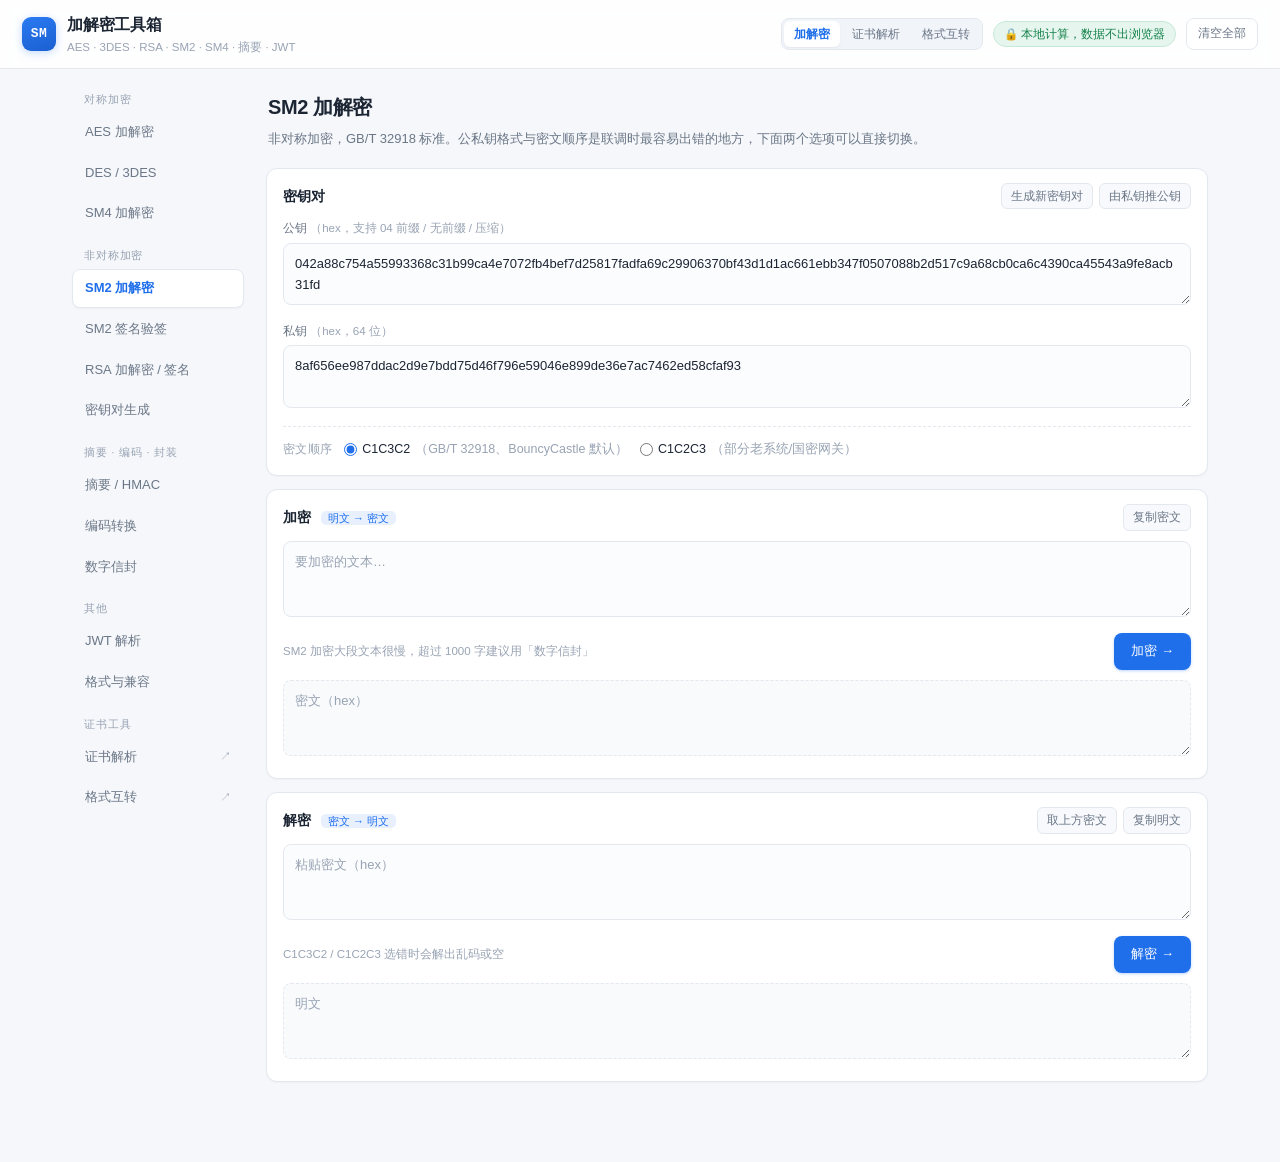
==== commit 06ce2be7: "新增 /convert/ 证书格式互转（PEM/JKS/PKCS#12）+ 全站工具导航" ====
--- a/web/index.html
+++ b/web/index.html
@@ -19,6 +19,11 @@
     </div>
   </div>
   <div class="top-right">
+    <nav class="toolnav">
+      <a class="tn active" href="./">加解密</a>
+      <a class="tn" href="./cert/">证书解析</a>
+      <a class="tn" href="./convert/">格式互转</a>
+    </nav>
     <span class="safe">🔒 本地计算，数据不出浏览器</span>
     <button class="btn ghost small" id="clearAll">清空全部</button>
   </div>
@@ -45,6 +50,10 @@
     <div class="nav-group">其他</div>
     <a class="nav-item" data-panel="jwt">JWT 解析</a>
     <a class="nav-item" data-panel="about">格式与兼容</a>
+
+    <div class="nav-group">证书工具</div>
+    <a class="nav-out" href="./cert/">证书解析 <span>↗</span></a>
+    <a class="nav-out" href="./convert/">格式互转 <span>↗</span></a>
   </nav>
 
   <main id="main">
--- a/web/style.css
+++ b/web/style.css
@@ -386,3 +386,52 @@
 @media (max-width: 860px) {
   .nav-group { display: none; }
 }
+
+/* ---------------- 顶栏工具导航 ---------------- */
+.toolnav {
+  display: flex;
+  gap: 2px;
+  padding: 2px;
+  background: #f1f4f9;
+  border: 1px solid var(--line);
+  border-radius: 8px;
+}
+.tn {
+  font-size: 12px;
+  line-height: 1.5;
+  padding: 4px 10px;
+  border-radius: 6px;
+  color: var(--muted);
+  text-decoration: none;
+  white-space: nowrap;
+  transition: .15s;
+}
+.tn:hover { color: var(--text); background: rgba(255, 255, 255, .7); }
+.tn.active {
+  background: #fff;
+  color: var(--brand);
+  font-weight: 600;
+  box-shadow: 0 1px 2px rgba(16, 24, 40, .06);
+}
+
+/* ---------------- 侧栏外链 ---------------- */
+.nav-out {
+  display: flex;
+  align-items: center;
+  justify-content: space-between;
+  padding: 8px 12px;
+  border-radius: 8px;
+  font-size: 13px;
+  color: var(--muted);
+  text-decoration: none;
+  border: 1px solid transparent;
+  transition: .15s;
+}
+.nav-out span { color: var(--dim); font-size: 11px; }
+.nav-out:hover { background: #fff; color: var(--brand); border-color: var(--line); }
+
+@media (max-width: 860px) {
+  .top-right { flex-wrap: wrap; justify-content: flex-end; }
+  .tn { padding: 4px 8px; font-size: 11.5px; }
+  .nav-out { display: none; }
+}
